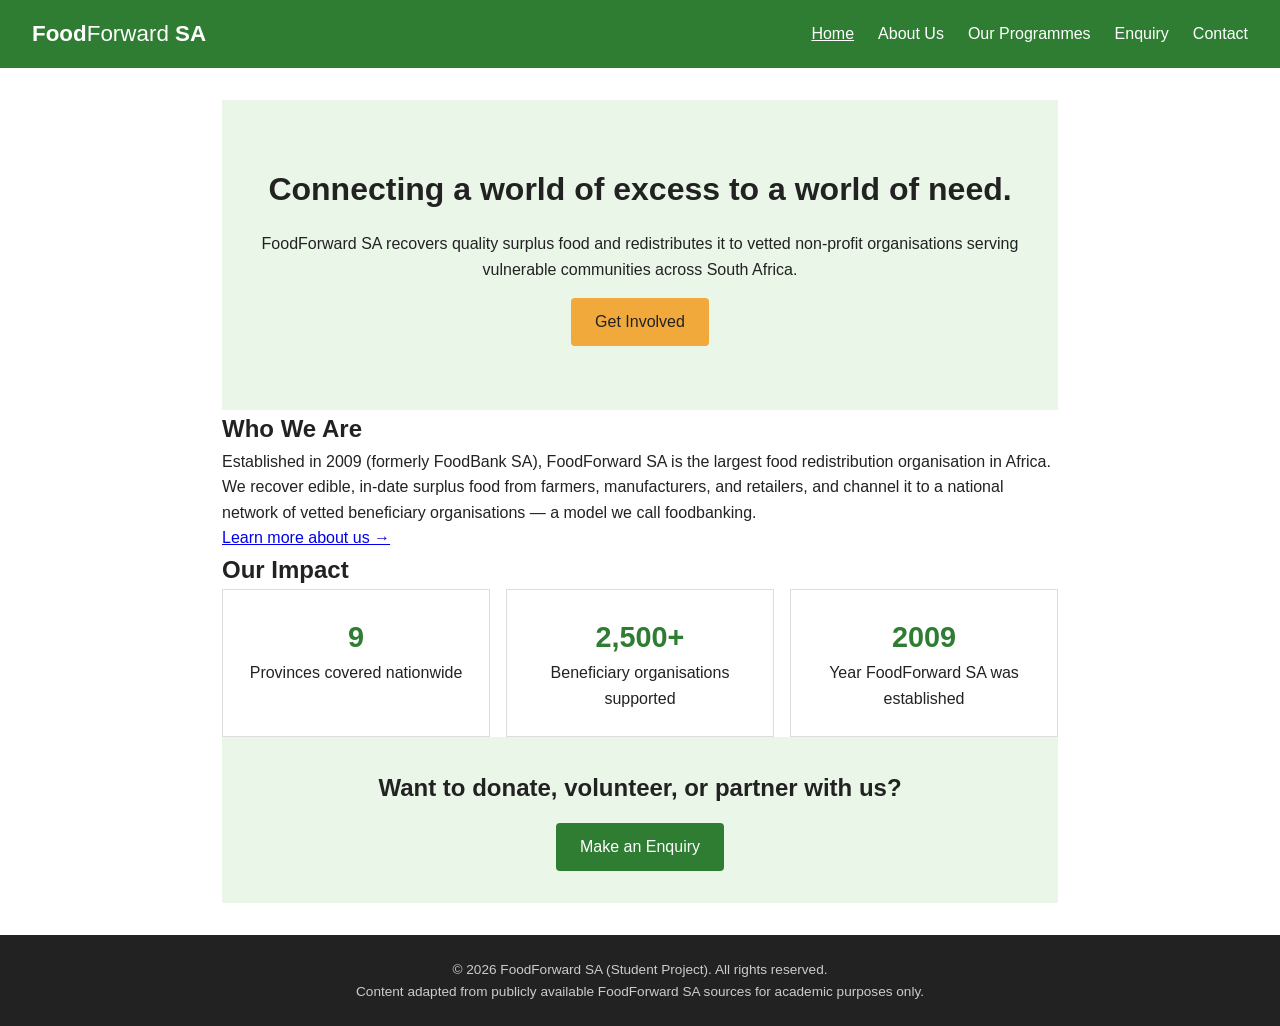
==== index.html @ edda7b99 "Part 1: initial HTML structure, sitemap, and README" ====
<!DOCTYPE html>
<html lang="en">
<head>
    <meta charset="UTF-8">
    <meta name="viewport" content="width=device-width, initial-scale=1.0">
    <title>FoodForward SA | Home</title>
    <meta name="description" content="FoodForward SA recovers surplus food and redistributes it to vetted beneficiary organisations across South Africa, working towards a South Africa without hunger.">
    <link rel="stylesheet" href="css/style.css">
</head>
<body>

    <!-- ================= HEADER ================= -->
    <!-- Logo and main navigation menu, reused across every page -->
    <header>
        <div class="logo">
            <a href="index.html">Food<span>Forward</span> SA</a>
        </div>
        <nav>
            <ul class="nav-links">
                <li><a href="index.html" class="active">Home</a></li>
                <li><a href="about.html">About Us</a></li>
                <li><a href="services.html">Our Programmes</a></li>
                <li><a href="enquiry.html">Enquiry</a></li>
                <li><a href="contact.html">Contact</a></li>
            </ul>
        </nav>
    </header>

    <!-- ================= MAIN CONTENT ================= -->
    <main>

        <!-- Hero section: first thing a visitor sees, with a clear call to action -->
        <section class="hero">
            <div class="hero-content">
                <h1>Connecting a world of excess to a world of need.</h1>
                <p>FoodForward SA recovers quality surplus food and redistributes it
                   to vetted non-profit organisations serving vulnerable communities
                   across South Africa.</p>
                <a href="enquiry.html" class="btn-primary">Get Involved</a>
            </div>
        </section>

        <!-- Brief introduction section -->
        <section class="intro">
            <h2>Who We Are</h2>
            <p>
                Established in 2009 (formerly FoodBank SA), FoodForward SA is the
                largest food redistribution organisation in Africa. We recover
                edible, in-date surplus food from farmers, manufacturers, and
                retailers, and channel it to a national network of vetted beneficiary
                organisations &mdash; a model we call foodbanking.
            </p>
            <a href="about.html">Learn more about us &rarr;</a>
        </section>

        <!-- Highlights / impact stats section -->
        <section class="highlights">
            <h2>Our Impact</h2>
            <div class="highlight-cards">
                <div class="card">
                    <h3>9</h3>
                    <p>Provinces covered nationwide</p>
                </div>
                <div class="card">
                    <h3>2,500+</h3>
                    <p>Beneficiary organisations supported</p>
                </div>
                <div class="card">
                    <h3>2009</h3>
                    <p>Year FoodForward SA was established</p>
                </div>
            </div>
        </section>

        <!-- Call to action before the footer -->
        <section class="cta">
            <h2>Want to donate, volunteer, or partner with us?</h2>
            <a href="enquiry.html" class="btn-secondary">Make an Enquiry</a>
        </section>

    </main>

    <!-- ================= FOOTER ================= -->
    <footer>
        <p>&copy; 2026 FoodForward SA (Student Project). All rights reserved.</p>
        <p>Content adapted from publicly available FoodForward SA sources for academic purposes only.</p>
    </footer>

</body>
</html>
---- css/style.css ----
/* =========================================================
   FoodForward SA - style.css
   Note: This is a BASIC starter stylesheet for Part 1.
   Full desktop styling, layout, and responsive design
   (media queries, Flexbox/Grid, pseudo-classes) will be
   built out properly in Part 2 of this project.
   ========================================================= */

* {
    margin: 0;
    padding: 0;
    box-sizing: border-box;
}

body {
    font-family: 'Segoe UI', Arial, sans-serif;
    color: #222;
    line-height: 1.6;
}

/* Header and navigation */
header {
    display: flex;
    justify-content: space-between;
    align-items: center;
    padding: 1rem 2rem;
    background-color: #2E7D32; /* FoodForward-style fresh green */
}

.logo a {
    color: #fff;
    text-decoration: none;
    font-size: 1.4rem;
    font-weight: bold;
}

.logo span {
    font-weight: 300;
}

.nav-links {
    list-style: none;
    display: flex;
    gap: 1.5rem;
}

.nav-links a {
    color: #fff;
    text-decoration: none;
}

.nav-links a.active,
.nav-links a:hover {
    text-decoration: underline;
}

/* Hero section */
.hero {
    background-color: #EAF6E7;
    padding: 4rem 2rem;
    text-align: center;
}

.hero h1 {
    font-size: 2rem;
    margin-bottom: 1rem;
}

.btn-primary,
.btn-secondary {
    display: inline-block;
    margin-top: 1rem;
    padding: 0.7rem 1.5rem;
    text-decoration: none;
    border: none;
    border-radius: 4px;
    cursor: pointer;
    font-size: 1rem;
}

.btn-primary {
    background-color: #F2A93B; /* warm accent orange */
    color: #222;
}

.btn-secondary {
    background-color: #2E7D32;
    color: #fff;
}

/* Generic content sections */
main {
    max-width: 900px;
    margin: 0 auto;
    padding: 2rem;
}

.content-block {
    margin-bottom: 2rem;
}

.two-col {
    display: flex;
    gap: 2rem;
    flex-wrap: wrap;
}

.two-col > div {
    flex: 1;
    min-width: 250px;
}

.page-banner {
    background-color: #2E7D32;
    color: #fff;
    padding: 2rem;
    text-align: center;
    margin-bottom: 2rem;
}

/* Highlight cards on homepage */
.highlight-cards {
    display: flex;
    gap: 1rem;
    flex-wrap: wrap;
}

.card {
    background-color: #fff;
    border: 1px solid #ddd;
    padding: 1.5rem;
    flex: 1;
    min-width: 150px;
    text-align: center;
}

.card h3 {
    color: #2E7D32;
    font-size: 1.8rem;
}

.cta {
    text-align: center;
    padding: 2rem;
    background-color: #EAF6E7;
}

/* Forms */
.form-group {
    margin-bottom: 1rem;
}

.form-group label {
    display: block;
    margin-bottom: 0.3rem;
    font-weight: bold;
}

.form-group input,
.form-group select,
.form-group textarea {
    width: 100%;
    padding: 0.6rem;
    border: 1px solid #ccc;
    border-radius: 4px;
    font-family: inherit;
}

.map-placeholder {
    background-color: #eee;
    border: 1px dashed #999;
    padding: 3rem;
    text-align: center;
    color: #666;
}

.steps-list {
    padding-left: 1.5rem;
}

.steps-list li {
    margin-bottom: 0.7rem;
}

/* Footer */
footer {
    text-align: center;
    padding: 1.5rem;
    background-color: #222;
    color: #ccc;
    font-size: 0.85rem;
}
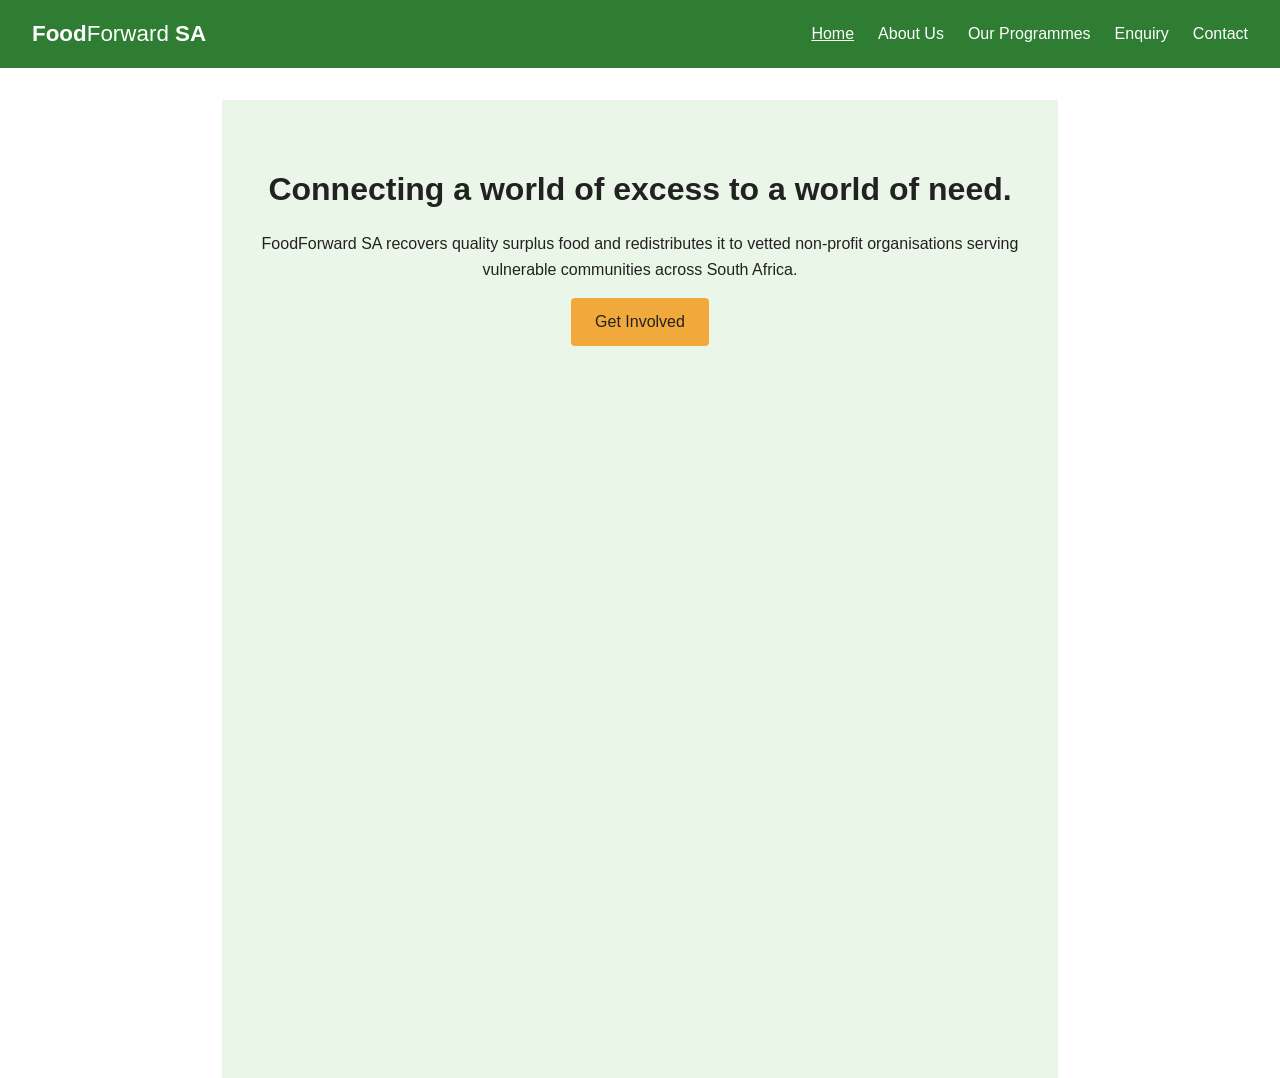
==== commit 8b5ad715: "Add responsive images with srcset and update page structure" ====
--- a/index.html
+++ b/index.html
@@ -38,6 +38,17 @@
                    across South Africa.</p>
                 <a href="enquiry.html" class="btn-primary">Get Involved</a>
             </div>
+
+            <!-- Responsive image: the browser picks the small or large file using srcset and sizes -->
+            <figure class="hero-image">
+                <img src="images/donation-box-large.jpg"
+                     srcset="images/donation-box-small.jpg 600w,
+                             images/donation-box-large.jpg 1200w"
+                     sizes="(max-width: 600px) 100vw, 900px"
+                     alt="A volunteer wearing blue gloves packing jars and groceries into a cardboard box labelled Donations"
+                     width="1200" height="800">
+                <figcaption>Photo: Gustavo Fring via Pexels</figcaption>
+            </figure>
         </section>
 
         <!-- Brief introduction section -->
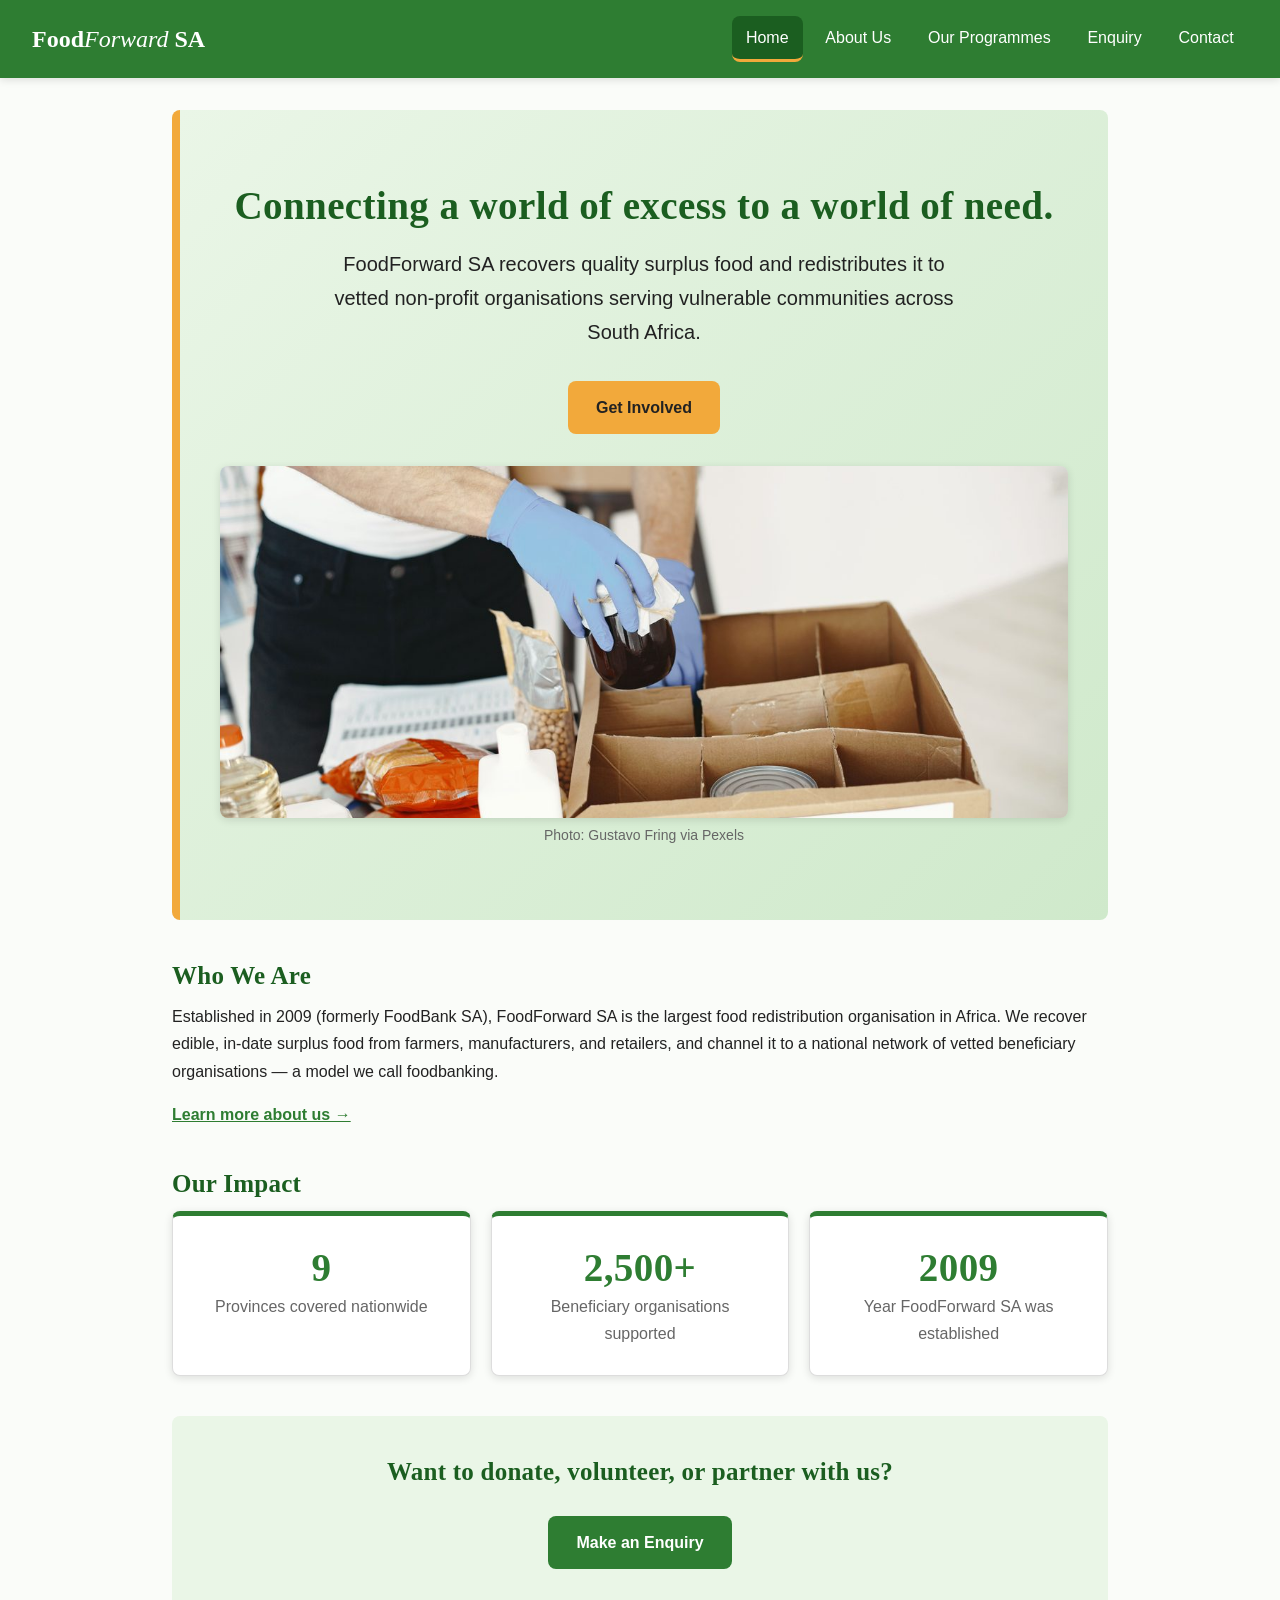
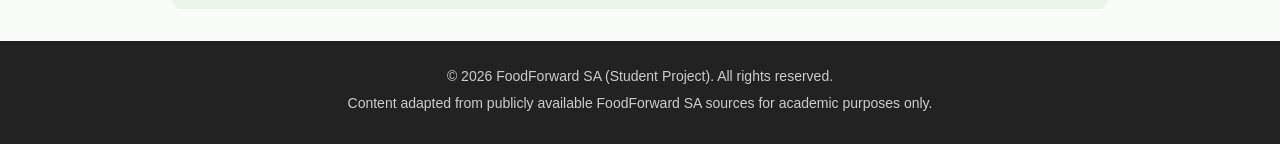
==== commit b8b4d03a: "Part 3: add Leaflet map, FAQ accordion, and keyword meta tags" ====
--- a/index.html
+++ b/index.html
@@ -3,8 +3,9 @@
 <head>
     <meta charset="UTF-8">
     <meta name="viewport" content="width=device-width, initial-scale=1.0">
-    <title>FoodForward SA | Home</title>
+    <title>FoodForward SA | Surplus Food Redistribution in South Africa</title> <!-- CHANGED -->
     <meta name="description" content="FoodForward SA recovers surplus food and redistributes it to vetted beneficiary organisations across South Africa, working towards a South Africa without hunger.">
+    <meta name="keywords" content="FoodForward SA, foodbank South Africa, food redistribution, surplus food, hunger relief, food security, donate food, volunteer"> <!-- NEW -->
     <link rel="stylesheet" href="css/style.css">
 </head>
 <body>
--- a/css/style.css
+++ b/css/style.css
@@ -1,192 +1,486 @@
 /* =========================================================
-   FoodForward SA - style.css
-   Note: This is a BASIC starter stylesheet for Part 1.
-   Full desktop styling, layout, and responsive design
-   (media queries, Flexbox/Grid, pseudo-classes) will be
-   built out properly in Part 2 of this project.
+   FoodForward SA - style.css (Part 2: full desktop + responsive)
+   Structure:
+   1. CSS reset
+   2. Design tokens (colours, type scale, spacing)
+   3. Base and typography
+   4. Layout (header, main, footer)
+   5. Components (hero, cards, buttons, forms, etc.)
+   6. Pseudo-classes (hover, focus, active)
+   7. Responsive design (tablet and mobile media queries)
    ========================================================= */
 
-* {
+/* ---------- 1. CSS RESET ---------- */
+/* Removes inconsistent browser defaults so every browser starts equal */
+*,
+*::before,
+*::after {
     margin: 0;
     padding: 0;
     box-sizing: border-box;
 }
 
+html {
+    font-size: 100%;          /* keeps 1rem = browser default (16px) */
+    scroll-behavior: smooth;
+}
+
+img {
+    max-width: 100%;          /* responsive images never overflow */
+    height: auto;
+    display: block;
+}
+
+/* ---------- 2. DESIGN TOKENS ---------- */
+:root {
+    --green-dark:   #1B5E20;
+    --green:        #2E7D32;
+    --green-light:  #EAF6E7;
+    --orange:       #F2A93B;
+    --orange-dark:  #D98E1F;
+    --ink:          #222222;
+    --grey:         #666666;
+    --border:       #DDDDDD;
+    --white:        #FFFFFF;
+
+    --font-heading: 'Georgia', 'Times New Roman', serif;
+    --font-body:    'Segoe UI', Arial, sans-serif;
+
+    /* Typography scale (ratio of about 1.25) */
+    --text-sm:  0.875rem;
+    --text-md:  1rem;
+    --text-lg:  1.25rem;
+    --text-xl:  1.563rem;
+    --text-2xl: 1.953rem;
+    --text-3xl: 2.441rem;
+
+    --radius: 8px;
+    --shadow: 0 2px 8px rgba(0, 0, 0, 0.12);
+}
+
+/* ---------- 3. BASE AND TYPOGRAPHY ---------- */
 body {
-    font-family: 'Segoe UI', Arial, sans-serif;
-    color: #222;
-    line-height: 1.6;
-}
-
-/* Header and navigation */
+    font-family: var(--font-body);
+    font-size: var(--text-md);
+    line-height: 1.7;
+    color: var(--ink);
+    background-color: #FAFCF9;
+}
+
+h1, h2, h3 {
+    font-family: var(--font-heading);
+    font-weight: 700;
+    line-height: 1.25;
+    color: var(--green-dark);
+    letter-spacing: 0.01em;
+}
+
+h1 { font-size: var(--text-3xl); }
+h2 { font-size: var(--text-xl); margin-bottom: 0.75rem; }
+h3 { font-size: var(--text-lg); }
+
+p { margin-bottom: 1rem; }
+
+a {
+    color: var(--green);
+    font-weight: 600;
+}
+
+/* ---------- 4. LAYOUT ---------- */
+/* Header: Flexbox puts logo left, navigation right */
 header {
     display: flex;
     justify-content: space-between;
     align-items: center;
+    flex-wrap: wrap;
+    gap: 0.75rem;
     padding: 1rem 2rem;
-    background-color: #2E7D32; /* FoodForward-style fresh green */
+    background-color: var(--green);
+    box-shadow: var(--shadow);
+    position: sticky;
+    top: 0;
+    z-index: 100;
 }
 
 .logo a {
-    color: #fff;
+    color: var(--white);
     text-decoration: none;
-    font-size: 1.4rem;
-    font-weight: bold;
+    font-family: var(--font-heading);
+    font-size: 1.5rem;
+    font-weight: 700;
 }
 
 .logo span {
-    font-weight: 300;
+    font-weight: 400;
+    font-style: italic;
 }
 
 .nav-links {
     list-style: none;
     display: flex;
-    gap: 1.5rem;
+    gap: 0.5rem;
 }
 
 .nav-links a {
-    color: #fff;
+    display: block;
+    color: var(--white);
     text-decoration: none;
-}
-
-.nav-links a.active,
-.nav-links a:hover {
-    text-decoration: underline;
-}
-
-/* Hero section */
+    font-weight: 500;
+    padding: 0.5rem 0.9rem;
+    border-radius: var(--radius);
+    transition: background-color 0.2s ease;
+}
+
+.nav-links a.active {
+    background-color: var(--green-dark);
+    border-bottom: 3px solid var(--orange);
+}
+
+main {
+    max-width: 62.5rem;      /* about 1000px */
+    margin: 0 auto;
+    padding: 2rem;
+}
+
+.content-block {
+    margin-bottom: 2.5rem;
+}
+
+/* Two-column layout (mission/vision, locations) using Grid */
+.two-col {
+    display: grid;
+    grid-template-columns: 1fr 1fr;
+    gap: 2rem;
+}
+
+footer {
+    text-align: center;
+    padding: 1.5rem;
+    background-color: var(--ink);
+    color: #CCCCCC;
+    font-size: var(--text-sm);
+}
+
+footer p { margin-bottom: 0.25rem; }
+
+/* ---------- 5. COMPONENTS ---------- */
+/* Hero */
 .hero {
-    background-color: #EAF6E7;
-    padding: 4rem 2rem;
-    text-align: center;
-}
-
-.hero h1 {
-    font-size: 2rem;
-    margin-bottom: 1rem;
-}
-
+    background: linear-gradient(135deg, var(--green-light) 0%, #CFE9CB 100%);
+    border-left: 8px solid var(--orange);
+    border-radius: var(--radius);
+    padding: 4.5rem 2.5rem;
+    text-align: center;
+    margin-bottom: 2.5rem;
+}
+
+.hero h1 { margin-bottom: 1rem; }
+
+.hero p {
+    max-width: 40rem;
+    margin: 0 auto 1rem;
+    font-size: var(--text-lg);
+}
+
+.intro { margin-bottom: 2.5rem; }
+
+/* Page banner on inner pages */
+.page-banner {
+    background-color: var(--green);
+    color: var(--white);
+    padding: 2.5rem 2rem;
+    text-align: center;
+    border-radius: var(--radius);
+    border-bottom: 5px solid var(--orange);
+    margin-bottom: 2.5rem;
+}
+
+.page-banner h1 { color: var(--white); }
+
+/* Impact cards: Flexbox row */
+.highlights { margin-bottom: 2.5rem; }
+
+.highlight-cards {
+    display: flex;
+    gap: 1.25rem;
+}
+
+.card {
+    flex: 1;
+    background-color: var(--white);
+    border: 1px solid var(--border);
+    border-top: 5px solid var(--green);
+    border-radius: var(--radius);
+    padding: 1.75rem 1.5rem;
+    text-align: center;
+    box-shadow: var(--shadow);
+    transition: transform 0.2s ease, box-shadow 0.2s ease;
+}
+
+.card h3 {
+    font-size: var(--text-3xl);
+    color: var(--green);
+}
+
+.card p { margin-bottom: 0; color: var(--grey); }
+
+/* Call to action band */
+.cta {
+    text-align: center;
+    padding: 2.5rem 2rem;
+    background-color: var(--green-light);
+    border-radius: var(--radius);
+}
+
+/* Buttons */
 .btn-primary,
 .btn-secondary {
     display: inline-block;
     margin-top: 1rem;
-    padding: 0.7rem 1.5rem;
+    padding: 0.8rem 1.75rem;
     text-decoration: none;
     border: none;
-    border-radius: 4px;
+    border-radius: var(--radius);
     cursor: pointer;
-    font-size: 1rem;
-}
-
-.btn-primary {
-    background-color: #F2A93B; /* warm accent orange */
-    color: #222;
-}
-
-.btn-secondary {
-    background-color: #2E7D32;
-    color: #fff;
-}
-
-/* Generic content sections */
-main {
-    max-width: 900px;
-    margin: 0 auto;
-    padding: 2rem;
-}
-
-.content-block {
-    margin-bottom: 2rem;
-}
-
-.two-col {
-    display: flex;
-    gap: 2rem;
-    flex-wrap: wrap;
-}
-
-.two-col > div {
-    flex: 1;
-    min-width: 250px;
-}
-
-.page-banner {
-    background-color: #2E7D32;
-    color: #fff;
-    padding: 2rem;
-    text-align: center;
-    margin-bottom: 2rem;
-}
-
-/* Highlight cards on homepage */
-.highlight-cards {
-    display: flex;
-    gap: 1rem;
-    flex-wrap: wrap;
-}
-
-.card {
-    background-color: #fff;
-    border: 1px solid #ddd;
-    padding: 1.5rem;
-    flex: 1;
-    min-width: 150px;
-    text-align: center;
-}
-
-.card h3 {
-    color: #2E7D32;
-    font-size: 1.8rem;
-}
-
-.cta {
-    text-align: center;
-    padding: 2rem;
-    background-color: #EAF6E7;
-}
+    font-family: inherit;
+    font-size: var(--text-md);
+    font-weight: 700;
+    transition: background-color 0.2s ease, transform 0.1s ease;
+}
+
+.btn-primary   { background-color: var(--orange); color: var(--ink); }
+.btn-secondary { background-color: var(--green);  color: var(--white); }
+
+/* Ordered list of foodbanking steps */
+.steps-list { padding-left: 1.5rem; }
+.steps-list li { margin-bottom: 0.9rem; }
 
 /* Forms */
-.form-group {
-    margin-bottom: 1rem;
-}
+.form-group { margin-bottom: 1.25rem; }
 
 .form-group label {
     display: block;
-    margin-bottom: 0.3rem;
-    font-weight: bold;
+    margin-bottom: 0.35rem;
+    font-weight: 700;
 }
 
 .form-group input,
 .form-group select,
 .form-group textarea {
     width: 100%;
-    padding: 0.6rem;
-    border: 1px solid #ccc;
-    border-radius: 4px;
+    padding: 0.7rem;
+    border: 2px solid var(--border);
+    border-radius: var(--radius);
     font-family: inherit;
+    font-size: var(--text-md);
+    background-color: var(--white);
+    transition: border-color 0.2s ease, box-shadow 0.2s ease;
 }
 
 .map-placeholder {
-    background-color: #eee;
-    border: 1px dashed #999;
-    padding: 3rem;
-    text-align: center;
-    color: #666;
-}
-
-.steps-list {
-    padding-left: 1.5rem;
-}
-
-.steps-list li {
-    margin-bottom: 0.7rem;
-}
-
-/* Footer */
-footer {
-    text-align: center;
-    padding: 1.5rem;
-    background-color: #222;
-    color: #ccc;
-    font-size: 0.85rem;
-}
+    background-color: #EEEEEE;
+    border: 2px dashed #999999;
+    border-radius: var(--radius);
+    padding: 3rem 1rem;
+    text-align: center;
+    color: var(--grey);
+}
+
+/* Images and captions */
+figure { margin: 0; }
+
+figcaption {
+    font-size: var(--text-sm);
+    color: var(--grey);
+    margin-top: 0.4rem;
+}
+
+.hero-image {
+    margin-top: 2rem;
+}
+
+.hero-image img {
+    width: 100%;
+    max-height: 22rem;
+    object-fit: cover;        /* crops neatly instead of stretching */
+    border-radius: var(--radius);
+    box-shadow: var(--shadow);
+}
+
+.side-image img {
+    width: 100%;
+    max-height: 26rem;
+    object-fit: cover;
+    border-radius: var(--radius);
+    box-shadow: var(--shadow);
+}
+
+/* ---------- 6. PSEUDO-CLASSES ---------- */
+/* Links */
+a:hover { color: var(--green-dark); text-decoration: underline; }
+
+.nav-links a:hover,
+.nav-links a:focus {
+    background-color: var(--green-dark);
+    text-decoration: none;
+}
+
+.logo a:hover,
+.logo a:focus { color: var(--orange); text-decoration: none; }
+
+/* Visible keyboard focus for accessibility */
+a:focus-visible,
+button:focus-visible,
+input:focus-visible,
+select:focus-visible,
+textarea:focus-visible {
+    outline: 3px solid var(--orange);
+    outline-offset: 2px;
+}
+
+/* Buttons */
+.btn-primary:hover   { background-color: var(--orange-dark); }
+.btn-secondary:hover { background-color: var(--green-dark); text-decoration: none; color: var(--white); }
+.btn-primary:active,
+.btn-secondary:active { transform: scale(0.96); }
+
+/* Cards */
+.card:hover {
+    transform: translateY(-4px);
+    box-shadow: 0 6px 16px rgba(0, 0, 0, 0.18);
+}
+
+/* Form fields */
+.form-group input:hover,
+.form-group select:hover,
+.form-group textarea:hover { border-color: var(--green); }
+
+.form-group input:focus,
+.form-group select:focus,
+.form-group textarea:focus {
+    border-color: var(--green);
+    box-shadow: 0 0 0 3px rgba(46, 125, 50, 0.25);
+}
+
+.form-group input:active,
+.form-group select:active,
+.form-group textarea:active { border-color: var(--green-dark); }
+
+/* Valid/invalid feedback after the user has typed something */
+.form-group input:user-valid,
+.form-group textarea:user-valid { border-color: var(--green); }
+.form-group input:user-invalid,
+.form-group select:user-invalid,
+.form-group textarea:user-invalid { border-color: #C62828; }
+
+/* First and last child tweaks */
+.steps-list li:last-child { margin-bottom: 0; }
+
+/* ---------- 7. RESPONSIVE DESIGN ---------- */
+/* TABLET: 1024px and below */
+@media (max-width: 1024px) {
+    h1 { font-size: var(--text-2xl); }
+
+    main { padding: 1.5rem; }
+
+    .hero { padding: 3rem 1.5rem; }
+
+    .highlight-cards { flex-wrap: wrap; }
+    .card { flex: 1 1 40%; }
+}
+
+/* MOBILE: 600px and below */
+@media (max-width: 600px) {
+    html { font-size: 93.75%; }   /* slightly smaller base text (15px) */
+
+    h1 { font-size: var(--text-xl); }
+    h2 { font-size: var(--text-lg); }
+
+    /* Header and navigation stack vertically */
+    header {
+        flex-direction: column;
+        align-items: stretch;
+        text-align: center;
+        padding: 0.75rem 1rem;
+        position: static;
+    }
+
+    .nav-links {
+        flex-direction: column;
+        gap: 0.25rem;
+    }
+
+    .nav-links a { padding: 0.75rem; }
+
+    main { padding: 1rem; }
+
+    /* Multi-column layouts become a single column */
+    .two-col { grid-template-columns: 1fr; gap: 1rem; }
+
+    .highlight-cards { flex-direction: column; }
+    .card { flex: 1 1 100%; }
+
+    .hero { padding: 2.5rem 1rem; border-left-width: 5px; }
+    .hero p { font-size: var(--text-md); }
+    .hero-image img { max-height: 14rem; }
+    .side-image img { max-height: 20rem; }
+
+    .page-banner { padding: 1.75rem 1rem; }
+
+    /* Full-width buttons are easier to tap */
+    .btn-primary,
+    .btn-secondary { display: block; text-align: center; }
+}
+
+/* Respect users who prefer less motion */
+@media (prefers-reduced-motion: reduce) {
+    * { transition: none !important; scroll-behavior: auto !important; }
+}
+
+
+/* ---------- Part 3: Leaflet map ---------- */
+#map {
+    height: 400px;
+    width: 100%;
+    border: 2px solid #2E7D32;
+    border-radius: 8px;
+}
+
+@media (max-width: 600px) {
+    #map {
+        height: 300px;
+    }
+}
+
+/* ---------- Part 3: Accordion ---------- */
+.accordion-header {
+    display: block;
+    width: 100%;
+    padding: 1rem;
+    margin-top: 0.5rem;
+    background-color: #EAF6E7;
+    color: #1B5E20;
+    border: 1px solid #2E7D32;
+    border-radius: 8px;
+    font-size: 1rem;
+    font-weight: 600;
+    text-align: left;
+    cursor: pointer;
+    transition: background-color 0.3s;
+}
+
+.accordion-header:hover,
+.accordion-header[aria-expanded="true"] {
+    background-color: #2E7D32;
+    color: #ffffff;
+}
+
+.accordion-panel {
+    padding: 1rem;
+    animation: fadeIn 0.4s ease;
+}
+
+@keyframes fadeIn {
+    from { opacity: 0; transform: translateY(-5px); }
+    to   { opacity: 1; transform: translateY(0); }
+}
